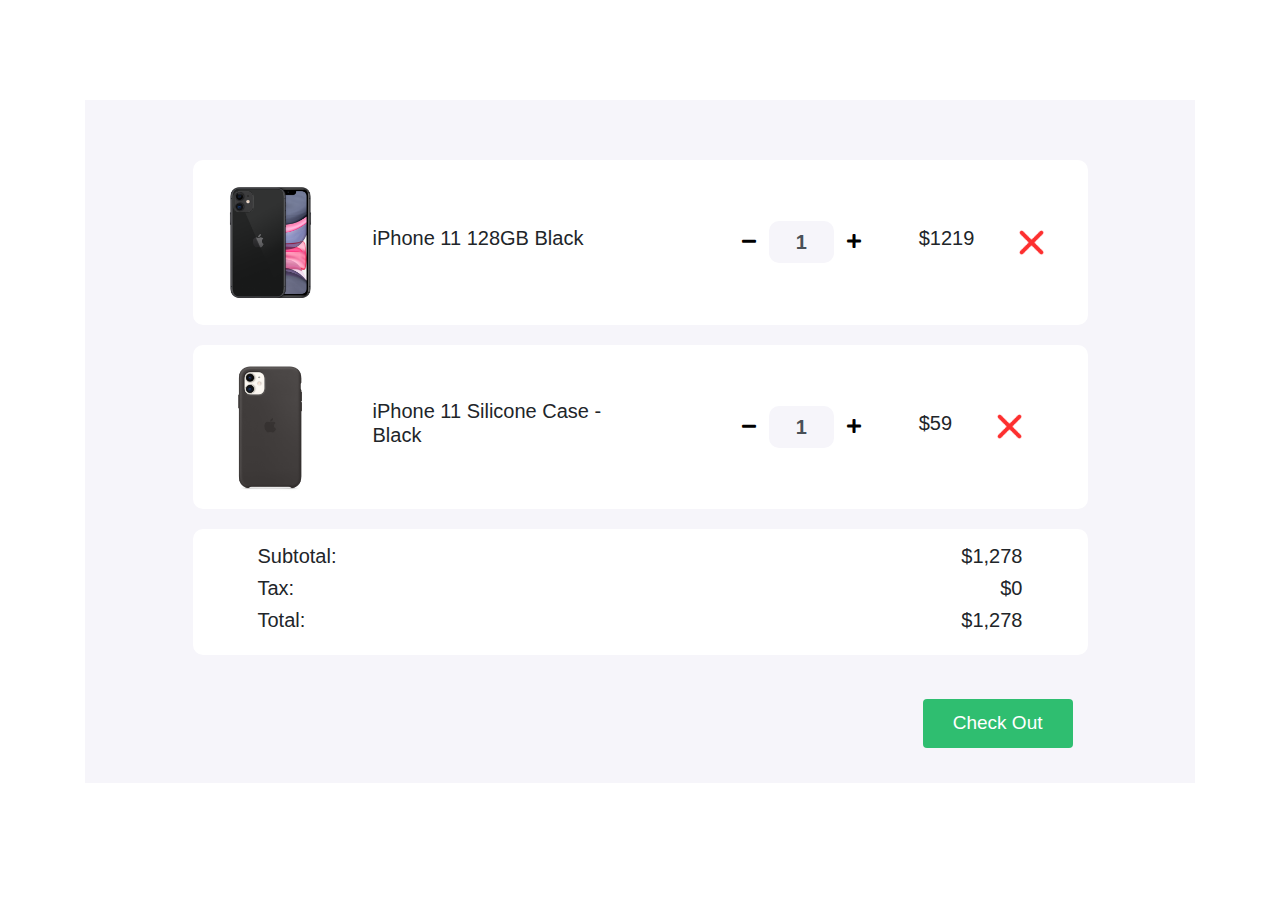
==== shopping-cart/index.html @ 1fc15a10 "shabz" ====
<!DOCTYPE html>
<html>

<head>
   <title>Shopping Cart</title>
   <meta charset="utf-8">
   <meta name="viewport" content="width=device-width, initial-scale=1">
   <link rel="stylesheet" href="https://maxcdn.bootstrapcdn.com/bootstrap/4.0.0/css/bootstrap.min.css">
   <link href="https://cdnjs.cloudflare.com/ajax/libs/font-awesome/5.11.2/css/all.css" rel="stylesheet" />
   <link href="style.css" rel="stylesheet">
</head>

<body>

   <section>
      <div class="container">
         <div class="cart">
            <div class="col-md-12 col-lg-10 mx-auto">
               <div class="cart-item">
                  <div class="row">
                     <div class="col-md-7 center-item">
                        <img src="images/product-1.png" alt="">
                        <h5>iPhone 11 128GB Black</h5>
                     </div>

                     <div class="col-md-5 center-item">
                        <div class="input-group number-spinner">
                           <button class="btn btn-default"><i class="fas fa-minus"></i></button>
                           <input type="text" class="form-control text-center" value="1">
                           <button class="btn btn-default"><i class="fas fa-plus"></i></button>
                        </div>
                        <h5>$1219</h5>
                        <img src="images/remove.png" alt="" class="remove-item">
                     </div>
                  </div>
               </div>

               <div class="cart-item">
                  <div class="row">
                     <div class="col-md-7 center-item mx-auto">
                        <img src="images/product-2.png" alt="">
                        <h5>iPhone 11 Silicone Case - Black</h5>
                     </div>
                     <div class="col-md-5 center-item">
                        <div class="input-group number-spinner">
                           <button class="btn btn-default"><i class="fas fa-minus"></i></button>
                           <input type="text" class="form-control text-center" value="1">
                           <button class="btn btn-default"><i class="fas fa-plus"></i></button>

                        </div>
                        <h5>$59</h5>
                        <img src="images/remove.png" alt="" class="remove-item">
                     </div>
                  </div>
               </div>

               <div class="cart-item">
                  <div class="row">

                     <div class="col-md-8">
                        <h5>Subtotal: </h5>
                        <h5>Tax:</h5>
                        <h5>Total:</h5>
                     </div>

                     <div class="col-md-4 status">
                        <h5>$1,278</h5>
                        <h5>$0</h5>
                        <h5>$1,278</h5>
                     </div>
                  </div>
               </div>
               <div class="col-md-12 pt-4 pb-4">
                  <button type="button" class="btn btn-success check-out">Check Out</button>
               </div>
            </div>
         </div>
      </div>
   </section>



   <script src="script.js"></script>
</body>

</html>
---- shopping-cart/style.css ----
body{
	background: #fff;
}
.cart{
	margin: 100px 0;
	background-color: #F6F5FA;;
	padding: 60px 0;
}
.total-price{
	padding-bottom: 15px;
}
.cart-item{
	background-color: #fff;
	border-radius: 10px;
	padding: 15px 20px;
	margin-bottom: 20px;
}
.center-item{
    display: flex;
    align-items: center;
    justify-content: flex-start;
}
.cart-item img{
	width: 115px;
}
.cart-item h5{
    padding: 0 45px;
}
.cart-item .remove-item{
	width: 25px!important;
}
.btn-default{
	background-color: #fff;
}
.cart-item .form-control{
	background-color: #F6F5FA;
	border: none;
    width: 65px;
    border-radius: 10px!important;
    font-weight: 700;
    font-size: 20px;
}
.input-group{
	width: unset;
}
.status{
	text-align: right;
}
.check-out{
    float: right;
    padding: 10px 30px;
	font-size: 19px;
	background-color: #2FBE70;
	border: none;
}
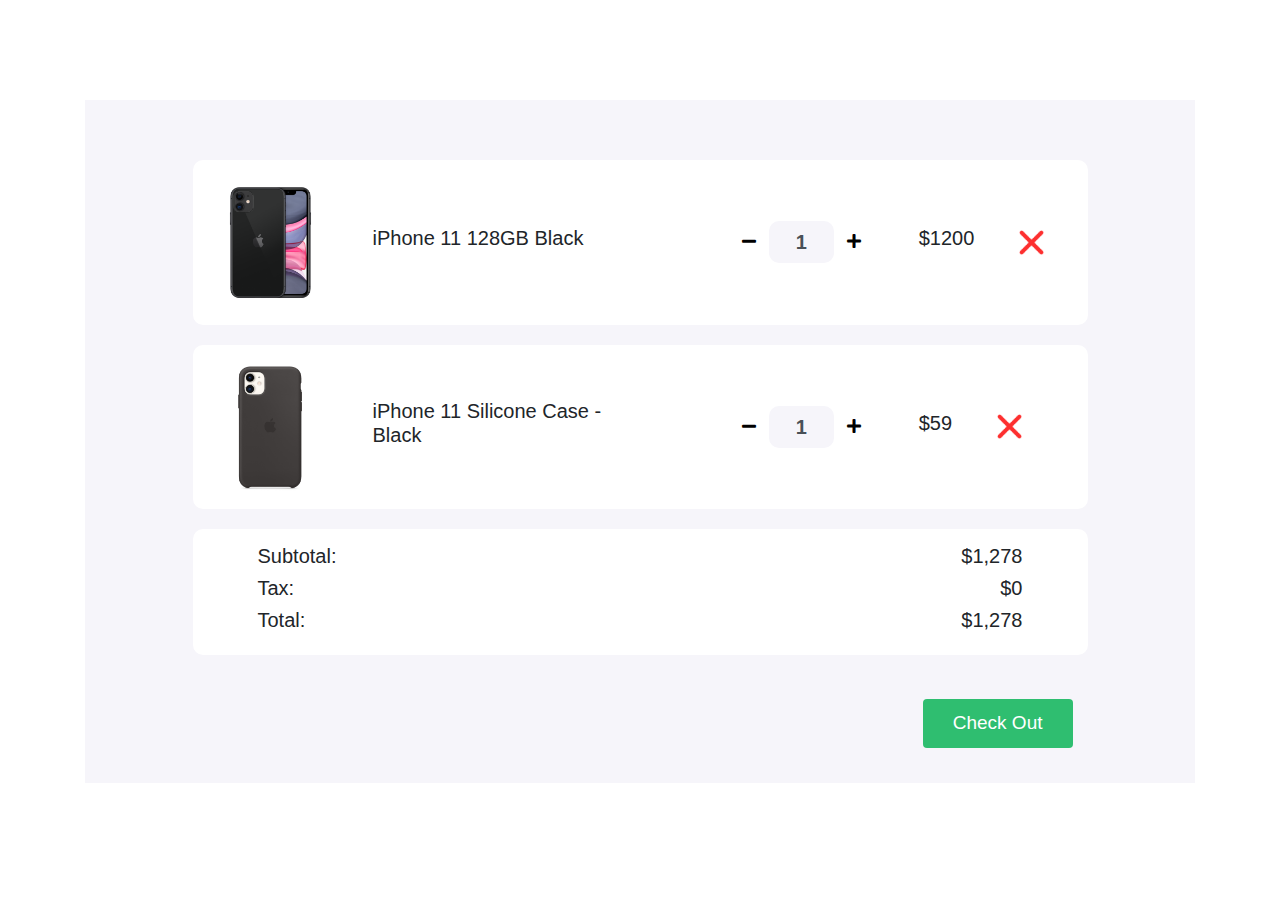
==== commit d3877628: "shabz" ====
--- a/shopping-cart/index.html
+++ b/shopping-cart/index.html
@@ -25,11 +25,11 @@
 
                      <div class="col-md-5 center-item">
                         <div class="input-group number-spinner">
-                           <button class="btn btn-default"><i class="fas fa-minus"></i></button>
-                           <input type="text" class="form-control text-center" value="1">
-                           <button class="btn btn-default"><i class="fas fa-plus"></i></button>
+                           <button id="phoneDecrease" class="btn btn-default"><i class="fas fa-minus"></i></button>
+                           <input id="phoneInput" type="text" class="form-control text-center" value="1">
+                           <button id="phoneIncrease" class="btn btn-default"><i class="fas fa-plus"></i></button>
                         </div>
-                        <h5>$1219</h5>
+                        <h5 id='phonePrice'>$1200</h5>
                         <img src="images/remove.png" alt="" class="remove-item">
                      </div>
                   </div>
@@ -43,12 +43,12 @@
                      </div>
                      <div class="col-md-5 center-item">
                         <div class="input-group number-spinner">
-                           <button class="btn btn-default"><i class="fas fa-minus"></i></button>
-                           <input type="text" class="form-control text-center" value="1">
-                           <button class="btn btn-default"><i class="fas fa-plus"></i></button>
+                           <button id="phoneCaseDecrease" class="btn btn-default"><i class="fas fa-minus"></i></button>
+                           <input id="caseInput" type="text" class="form-control text-center" value="1">
+                           <button id="phoneCaseIncrease" class="btn btn-default"><i class="fas fa-plus"></i></button>
 
                         </div>
-                        <h5>$59</h5>
+                        <h5 id='phoneCase'>$59</h5>
                         <img src="images/remove.png" alt="" class="remove-item">
                      </div>
                   </div>
@@ -80,7 +80,7 @@
 
 
 
-   <script src="script.js"></script>
+   <script src="shoppingCart.js"></script>
 </body>
 
 </html>